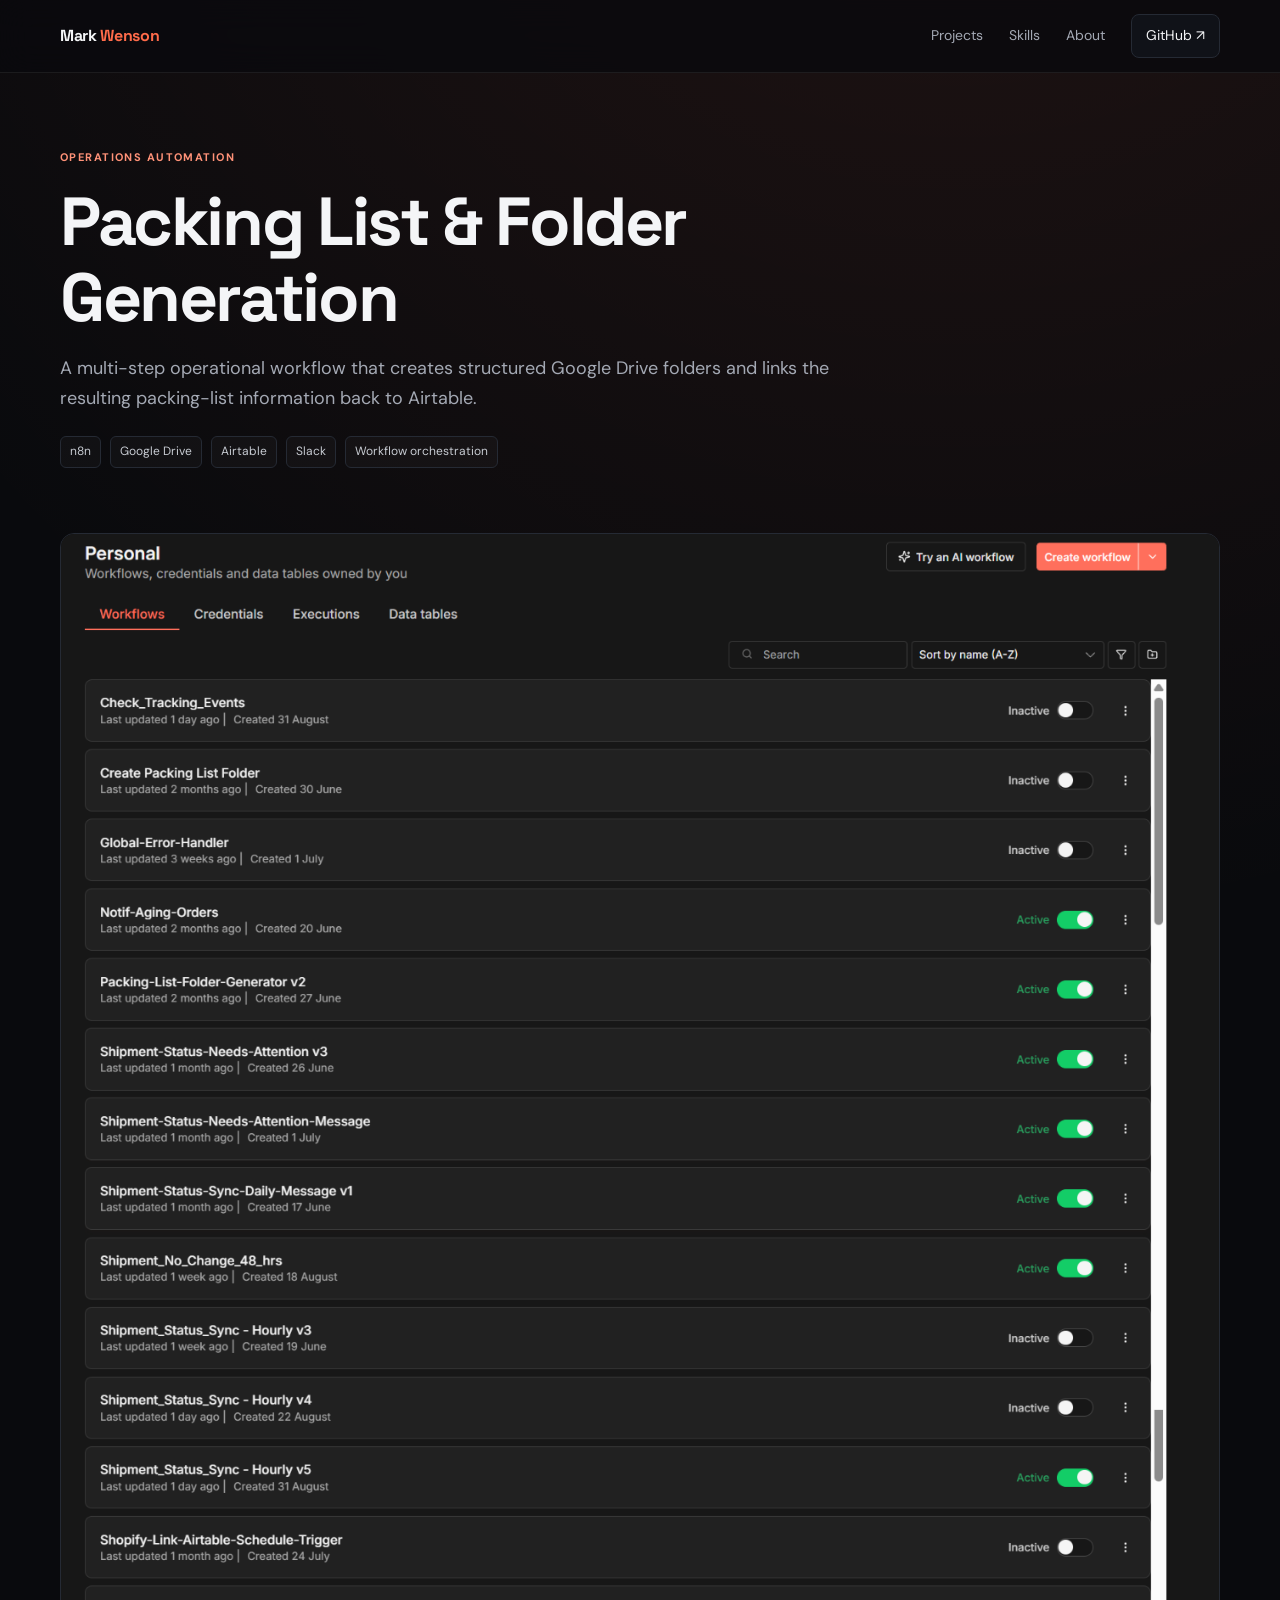
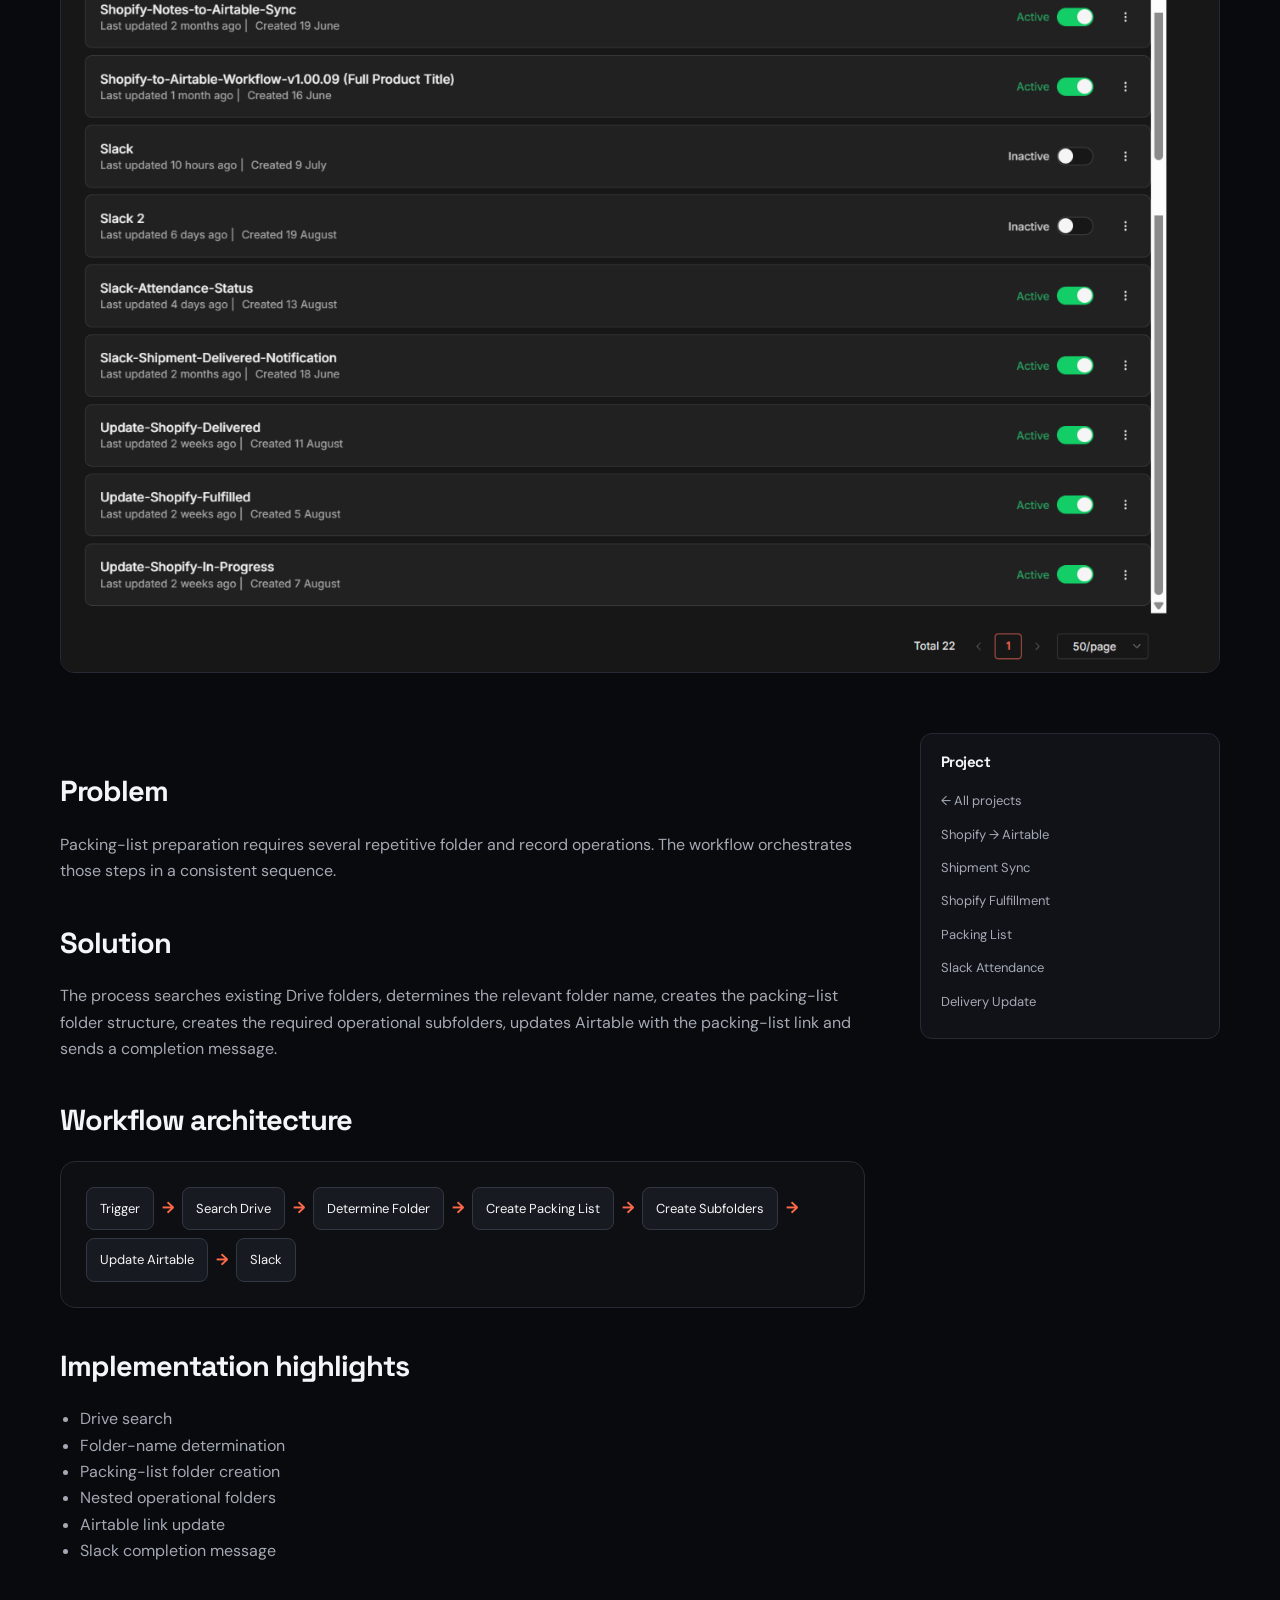
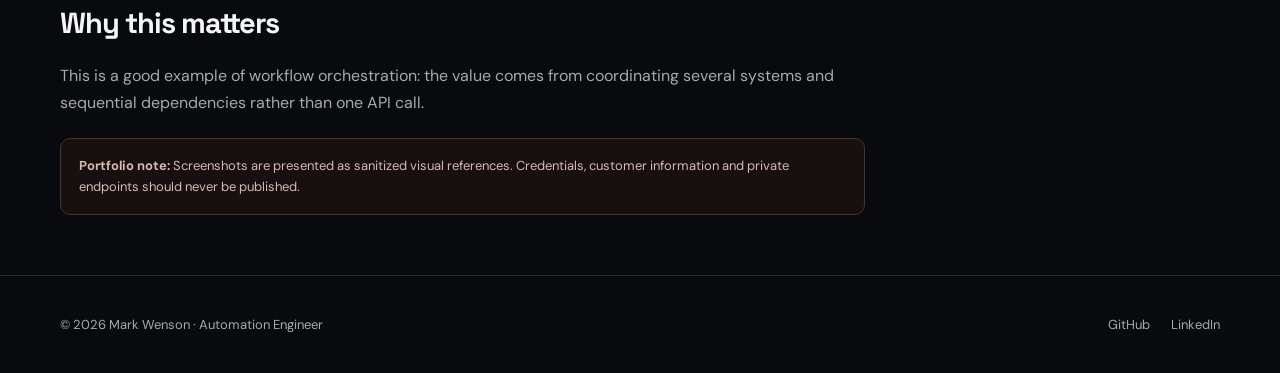
==== projects/packing-list.html @ f941bdb5 "Build automation engineer portfolio" ====
<!doctype html>
<html lang="en">
<head>
<meta charset="utf-8">
<meta name="viewport" content="width=device-width, initial-scale=1">
<meta name="description" content="Mark Wenson — Automation Engineer portfolio. n8n, APIs, JavaScript, Shopify, Airtable and business process automation.">
<title>Packing List & Folder Generation | Mark Wenson</title>
<link rel="stylesheet" href="../assets/styles.css">
</head>
<body>

<nav class="nav">
  <div class="container nav-inner">
    <a class="brand" href="../index.html">Mark <span>Wenson</span></a>
    <button class="menu" aria-label="Open navigation">☰</button>
    <div class="nav-links">
      <a href="../index.html#projects">Projects</a>
      <a href="../index.html#skills">Skills</a>
      <a href="../index.html#about">About</a>
      <a class="nav-cta" href="https://github.com/markwenson" target="_blank" rel="noopener">GitHub ↗</a>
    </div>
  </div>
</nav>


<main>
  <section class="project-hero">
    <div class="container">
      <div class="kicker">Operations automation</div>
      <h1>Packing List & Folder Generation</h1>
      <p>A multi-step operational workflow that creates structured Google Drive folders and links the resulting packing-list information back to Airtable.</p>
      <div class="meta"><span class="tag">n8n</span><span class="tag">Google Drive</span><span class="tag">Airtable</span><span class="tag">Slack</span><span class="tag">Workflow orchestration</span></div>
    </div>
  </section>

  <div class="container">
    <div class="project-image">
      <img src="../assets/images/workflow-library.png" alt="n8n workflow library including packing list automation">
    </div>

    <div class="content-grid">
      <article class="prose">
        <h2>Problem</h2>
        <p>Packing-list preparation requires several repetitive folder and record operations. The workflow orchestrates those steps in a consistent sequence.</p>

        <h2>Solution</h2>
        <p>The process searches existing Drive folders, determines the relevant folder name, creates the packing-list folder structure, creates the required operational subfolders, updates Airtable with the packing-list link and sends a completion message.</p>

        <h2>Workflow architecture</h2>
        <div class="architecture"><div class="flow"><div class="node">Trigger</div><div class="arrow">→</div><div class="node">Search Drive</div><div class="arrow">→</div><div class="node">Determine Folder</div><div class="arrow">→</div><div class="node">Create Packing List</div><div class="arrow">→</div><div class="node">Create Subfolders</div><div class="arrow">→</div><div class="node">Update Airtable</div><div class="arrow">→</div><div class="node">Slack</div></div></div>

        <h2>Implementation highlights</h2>
        <ul><li>Drive search</li><li>Folder-name determination</li><li>Packing-list folder creation</li><li>Nested operational folders</li><li>Airtable link update</li><li>Slack completion message</li></ul>

        <h2>Why this matters</h2>
        <p>This is a good example of workflow orchestration: the value comes from coordinating several systems and sequential dependencies rather than one API call.</p>

        <div class="notice">
          <strong>Portfolio note:</strong> Screenshots are presented as sanitized visual references.
          Credentials, customer information and private endpoints should never be published.
        </div>
      </article>

      <aside class="side">
        <h3>Project</h3>
        <a href="../index.html#projects">← All projects</a>
        <a href="shopify-airtable.html">Shopify → Airtable</a>
        <a href="shipment-sync.html">Shipment Sync</a>
        <a href="shopify-fulfillment.html">Shopify Fulfillment</a>
        <a href="packing-list.html">Packing List</a>
        <a href="slack-attendance.html">Slack Attendance</a>
        <a href="shipment-lifecycle.html">Delivery Update</a>
      </aside>
    </div>
  </div>
</main>


<footer class="footer">
  <div class="container footer-inner">
    <div>© <span data-year>2026</span> Mark Wenson · Automation Engineer</div>
    <div>
      <a href="https://github.com/markwenson" target="_blank" rel="noopener">GitHub</a>
      <a href="https://www.linkedin.com/in/mark-wenson-lauron-874984192/" target="_blank" rel="noopener">LinkedIn</a>
    </div>
  </div>
</footer>

<script src="../assets/script.js"></script>
</body>
</html>
---- assets/styles.css ----
@import url('https://fonts.googleapis.com/css2?family=DM+Sans:wght@400;500;600;700&family=Space+Grotesk:wght@500;600;700&display=swap');

:root {
  --bg: #090a0d;
  --panel: #101218;
  --panel-2: #151820;
  --text: #f4f5f7;
  --muted: #a4a9b4;
  --line: #252a34;
  --accent: #ff6b4a;
  --accent-2: #ff9278;
  --green: #36d98a;
  --max: 1160px;
}

* { box-sizing: border-box; }
html { scroll-behavior: smooth; }
body {
  margin: 0;
  background:
    radial-gradient(circle at 75% -10%, rgba(255,107,74,.10), transparent 32%),
    var(--bg);
  color: var(--text);
  font-family: "DM Sans", system-ui, sans-serif;
  line-height: 1.65;
}
a { color: inherit; }
img { max-width: 100%; display: block; }
.container { width: min(var(--max), calc(100% - 40px)); margin: auto; }
.nav {
  position: sticky; top: 0; z-index: 20;
  backdrop-filter: blur(16px);
  background: rgba(9,10,13,.78);
  border-bottom: 1px solid rgba(255,255,255,.07);
}
.nav-inner {
  min-height: 72px; display: flex; align-items: center; justify-content: space-between;
}
.brand { text-decoration: none; font-weight: 700; font-family: "Space Grotesk"; letter-spacing: -.02em; }
.brand span { color: var(--accent); }
.nav-links { display: flex; gap: 26px; align-items: center; }
.nav-links a { text-decoration: none; color: var(--muted); font-size: 14px; }
.nav-links a:hover { color: var(--text); }
.nav-cta {
  padding: 9px 14px; border: 1px solid var(--line); border-radius: 8px;
  color: var(--text) !important; background: var(--panel);
}
.menu { display:none; background:none; border:0; color:var(--text); font-size:22px; }

.hero { padding: 105px 0 90px; }
.eyebrow {
  display:inline-flex; gap:8px; align-items:center; padding:7px 11px;
  border:1px solid var(--line); border-radius:999px; color:var(--muted);
  background: rgba(255,255,255,.025); font-size:13px;
}
.dot { width:7px; height:7px; border-radius:50%; background:var(--green); box-shadow:0 0 14px rgba(54,217,138,.5); }
h1,h2,h3 { font-family:"Space Grotesk",sans-serif; letter-spacing:-.035em; line-height:1.12; margin-top:0; }
.hero h1 { font-size: clamp(48px, 7vw, 82px); max-width: 850px; margin: 24px 0 20px; }
.hero h1 em { color: var(--accent); font-style:normal; }
.hero p { color:var(--muted); max-width:720px; font-size:19px; }
.actions { display:flex; gap:12px; margin-top:30px; flex-wrap:wrap; }
.btn {
  display:inline-flex; align-items:center; justify-content:center; gap:8px;
  padding:12px 17px; border-radius:9px; text-decoration:none; font-weight:600; font-size:14px;
  border:1px solid var(--line); background:var(--panel);
}
.btn.primary { background:var(--accent); border-color:var(--accent); color:#160b07; }
.btn:hover { transform:translateY(-1px); }

.section { padding: 76px 0; }
.section-head { display:flex; justify-content:space-between; gap:30px; align-items:end; margin-bottom:30px; }
.section-head h2 { font-size:38px; margin-bottom:8px; }
.section-head p { color:var(--muted); max-width:650px; margin:0; }

.grid { display:grid; grid-template-columns:repeat(2,1fr); gap:18px; }
.card {
  background: linear-gradient(145deg, rgba(255,255,255,.045), rgba(255,255,255,.018));
  border:1px solid var(--line); border-radius:15px; overflow:hidden;
  transition:.2s ease; text-decoration:none;
}
.card:hover { border-color:#3a404d; transform:translateY(-3px); }
.card-img { aspect-ratio: 16/8.7; overflow:hidden; background:#07080a; border-bottom:1px solid var(--line); }
.card-img img { width:100%; height:100%; object-fit:cover; object-position:center; transition:.3s; }
.card:hover img { transform:scale(1.015); }
.card-body { padding:24px; }
.kicker { color:var(--accent-2); text-transform:uppercase; font-size:11px; font-weight:700; letter-spacing:.13em; }
.card h3 { font-size:23px; margin:9px 0 10px; }
.card p { color:var(--muted); margin:0 0 18px; }
.tags { display:flex; flex-wrap:wrap; gap:7px; }
.tag { padding:5px 9px; border:1px solid var(--line); border-radius:6px; color:#c7cbd2; font-size:12px; background:rgba(255,255,255,.025); }

.stats { display:grid; grid-template-columns:repeat(4,1fr); border:1px solid var(--line); border-radius:14px; overflow:hidden; }
.stat { padding:22px; background:rgba(255,255,255,.02); border-right:1px solid var(--line); }
.stat:last-child { border-right:0; }
.stat strong { display:block; font:700 30px "Space Grotesk"; }
.stat span { color:var(--muted); font-size:13px; }

.about-grid { display:grid; grid-template-columns:1.15fr .85fr; gap:50px; }
.about-grid p { color:var(--muted); }
.skills { display:flex; flex-wrap:wrap; gap:9px; margin-top:20px; }
.skill { padding:9px 12px; border:1px solid var(--line); border-radius:7px; background:var(--panel); font-size:13px; }

.architecture {
  border:1px solid var(--line); border-radius:15px; padding:25px;
  background: #0d0f13; overflow:auto;
}
.flow { display:flex; align-items:center; gap:8px; flex-wrap:wrap; }
.node {
  padding:10px 13px; border:1px solid #323744; border-radius:8px; background:#171a20;
  font-size:13px; white-space:nowrap;
}
.arrow { color:var(--accent); font-weight:700; }

.quote {
  border-left:3px solid var(--accent); padding:8px 0 8px 20px; color:#d6d8dd; margin:30px 0;
}

.project-hero { padding:75px 0 35px; }
.project-hero h1 { font-size:clamp(40px,6vw,68px); max-width:900px; margin:18px 0; }
.project-hero p { max-width:780px; color:var(--muted); font-size:18px; }
.meta { display:flex; flex-wrap:wrap; gap:9px; margin-top:22px; }
.project-image { margin:30px 0 60px; border:1px solid var(--line); border-radius:14px; overflow:hidden; background:#050607; }
.project-image img { width:100%; }
.content-grid { display:grid; grid-template-columns: 1fr 300px; gap:55px; }
.prose h2 { margin-top:42px; font-size:29px; }
.prose p,.prose li { color:var(--muted); }
.prose ul { padding-left:20px; }
.side { position:sticky; top:95px; align-self:start; border:1px solid var(--line); border-radius:12px; padding:20px; background:var(--panel); }
.side h3 { font-size:15px; margin-bottom:13px; }
.side a { display:block; color:var(--muted); text-decoration:none; padding:6px 0; font-size:13px; }
.side a:hover { color:var(--text); }

.footer { border-top:1px solid var(--line); padding:38px 0; margin-top:60px; color:var(--muted); font-size:13px; }
.footer-inner { display:flex; justify-content:space-between; gap:20px; flex-wrap:wrap; }
.footer a { color:var(--muted); text-decoration:none; margin-left:18px; }

.notice { border:1px solid #44342f; background:rgba(255,107,74,.06); padding:16px 18px; border-radius:10px; color:#d9b9af; font-size:13px; margin-top:22px; }

@media (max-width: 800px) {
  .nav-links { display:none; position:absolute; top:72px; left:0; right:0; background:#0b0c10; border-bottom:1px solid var(--line); padding:16px 20px; flex-direction:column; align-items:flex-start; }
  .nav-links.open { display:flex; }
  .menu { display:block; }
  .grid,.about-grid,.content-grid { grid-template-columns:1fr; }
  .stats { grid-template-columns:repeat(2,1fr); }
  .stat:nth-child(2) { border-right:0; }
  .stat:nth-child(-n+2) { border-bottom:1px solid var(--line); }
  .side { position:static; }
}
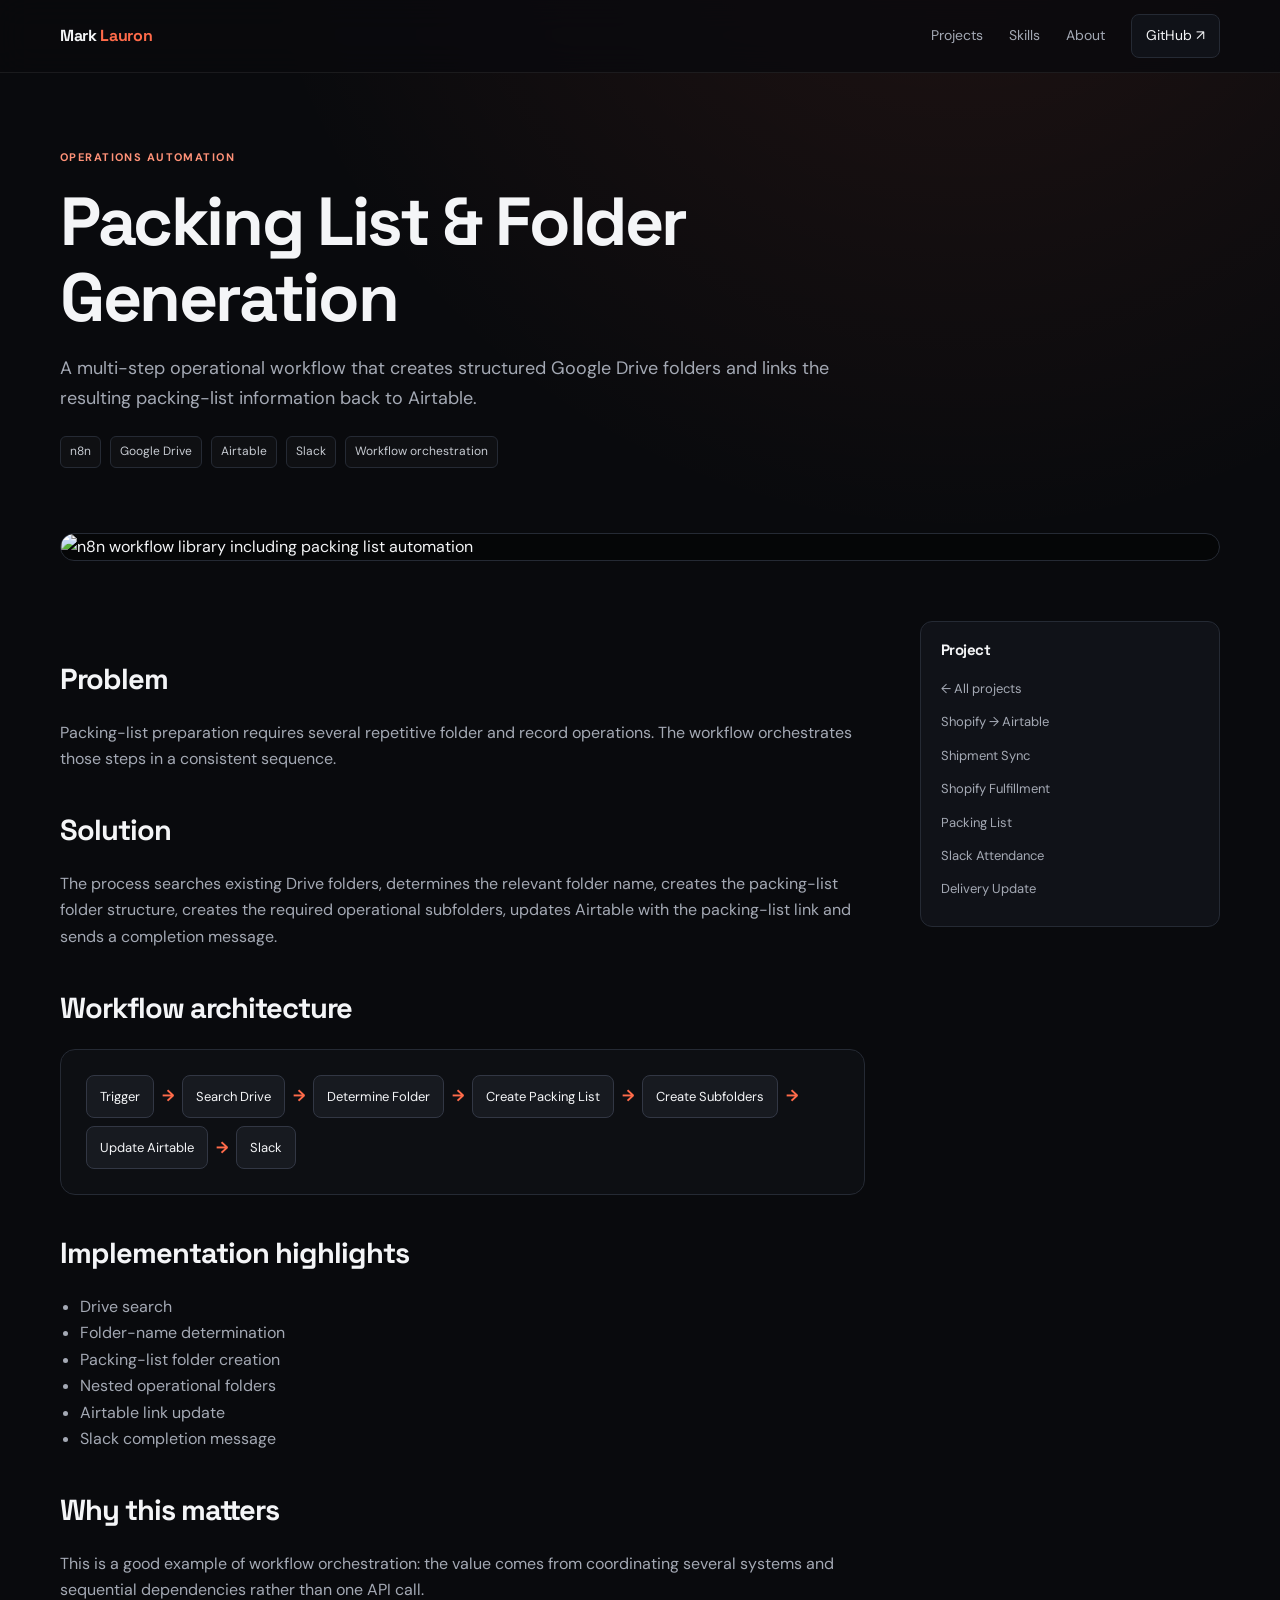
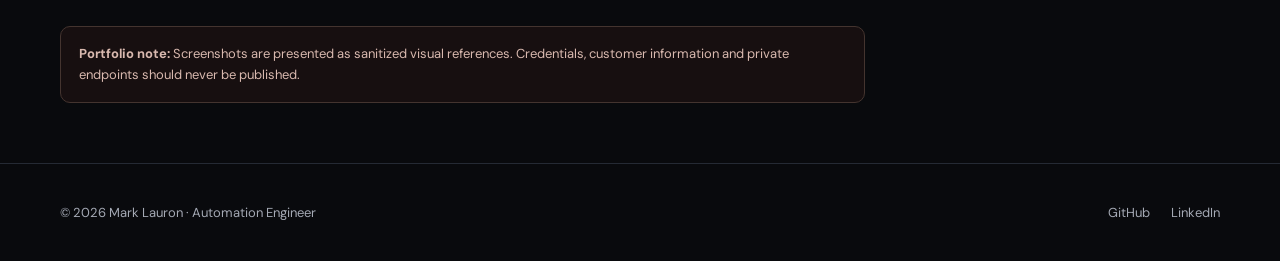
==== commit 923c38a1: "Update project page author name" ====
--- a/projects/packing-list.html
+++ b/projects/packing-list.html
@@ -3,15 +3,15 @@
 <head>
 <meta charset="utf-8">
 <meta name="viewport" content="width=device-width, initial-scale=1">
-<meta name="description" content="Mark Wenson — Automation Engineer portfolio. n8n, APIs, JavaScript, Shopify, Airtable and business process automation.">
-<title>Packing List & Folder Generation | Mark Wenson</title>
+<meta name="description" content="Mark Lauron — Automation Engineer portfolio. n8n, APIs, JavaScript, Shopify, Airtable and business process automation.">
+<title>Packing List & Folder Generation | Mark Lauron</title>
 <link rel="stylesheet" href="../assets/styles.css">
 </head>
 <body>
 
 <nav class="nav">
   <div class="container nav-inner">
-    <a class="brand" href="../index.html">Mark <span>Wenson</span></a>
+    <a class="brand" href="../index.html">Mark <span>Lauron</span></a>
     <button class="menu" aria-label="Open navigation">☰</button>
     <div class="nav-links">
       <a href="../index.html#projects">Projects</a>
@@ -78,7 +78,7 @@
 
 <footer class="footer">
   <div class="container footer-inner">
-    <div>© <span data-year>2026</span> Mark Wenson · Automation Engineer</div>
+    <div>© <span data-year>2026</span> Mark Lauron · Automation Engineer</div>
     <div>
       <a href="https://github.com/markwenson" target="_blank" rel="noopener">GitHub</a>
       <a href="https://www.linkedin.com/in/mark-wenson-lauron-874984192/" target="_blank" rel="noopener">LinkedIn</a>
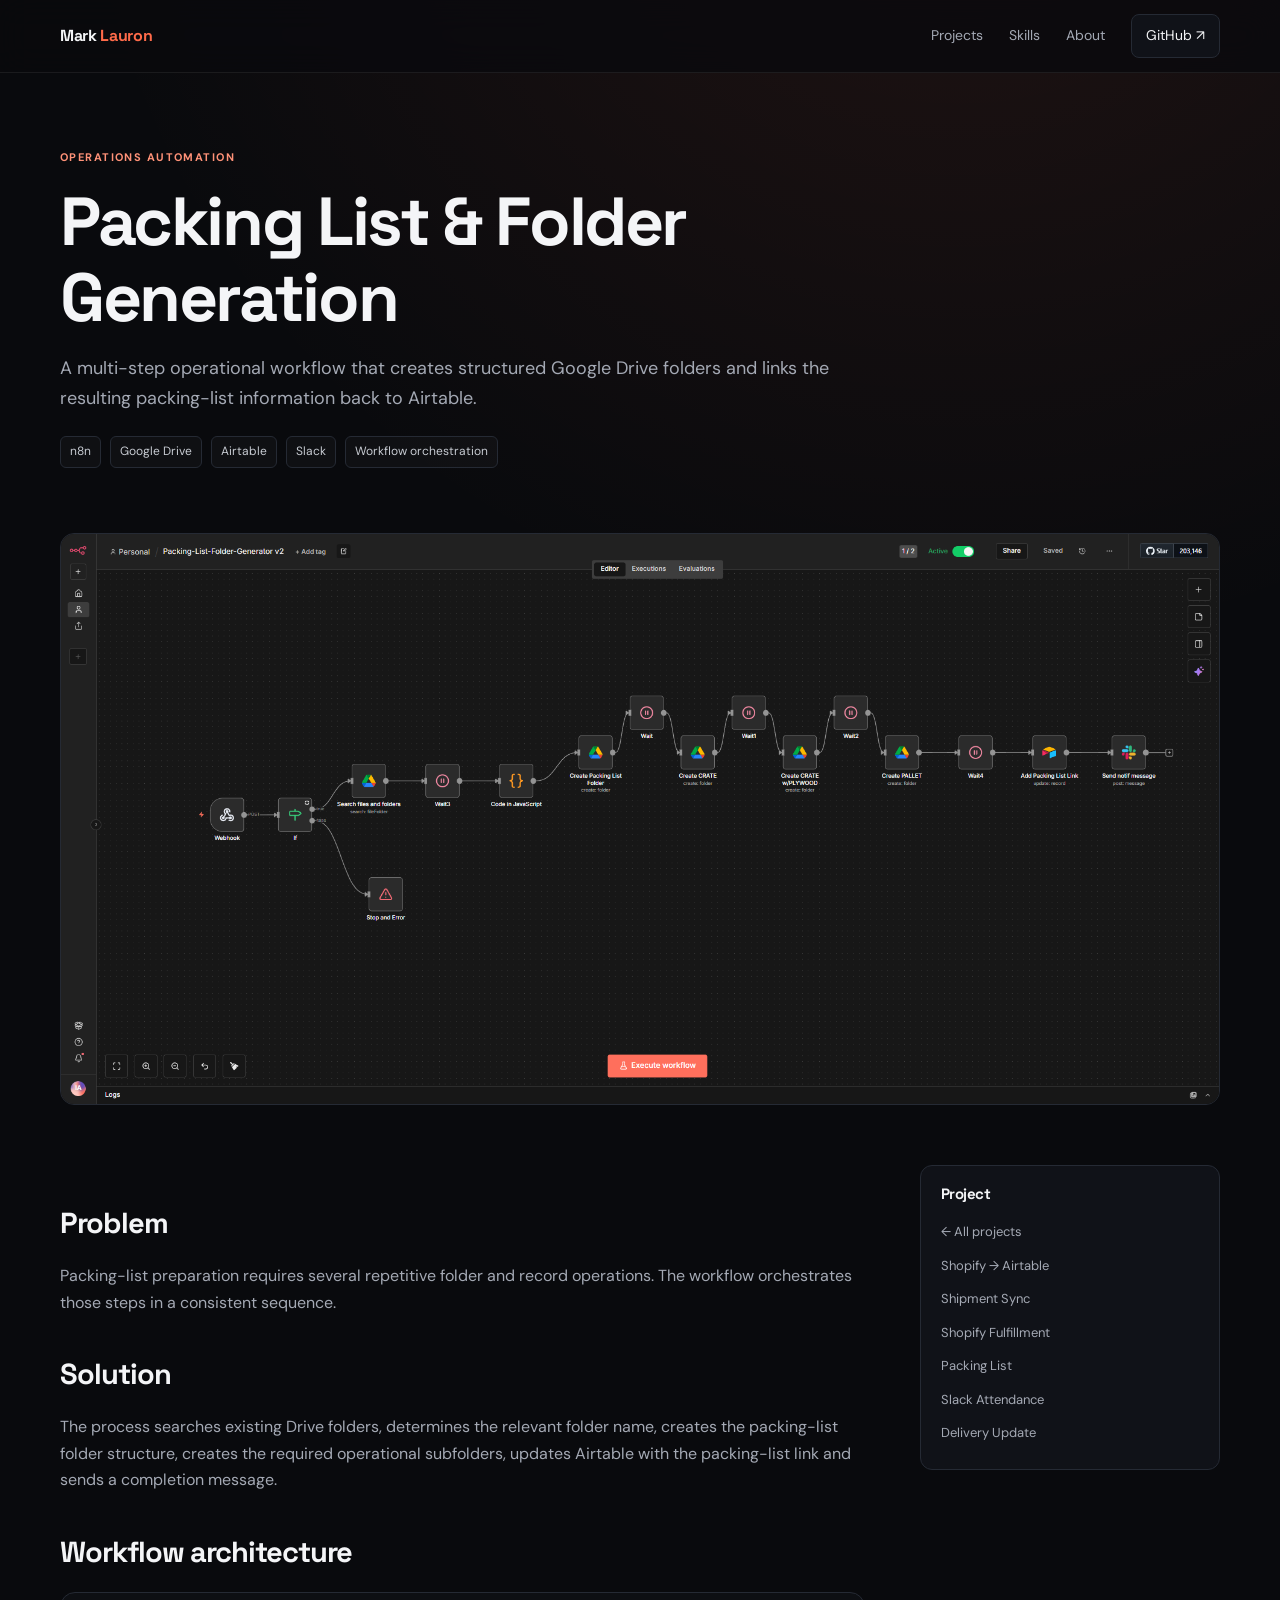
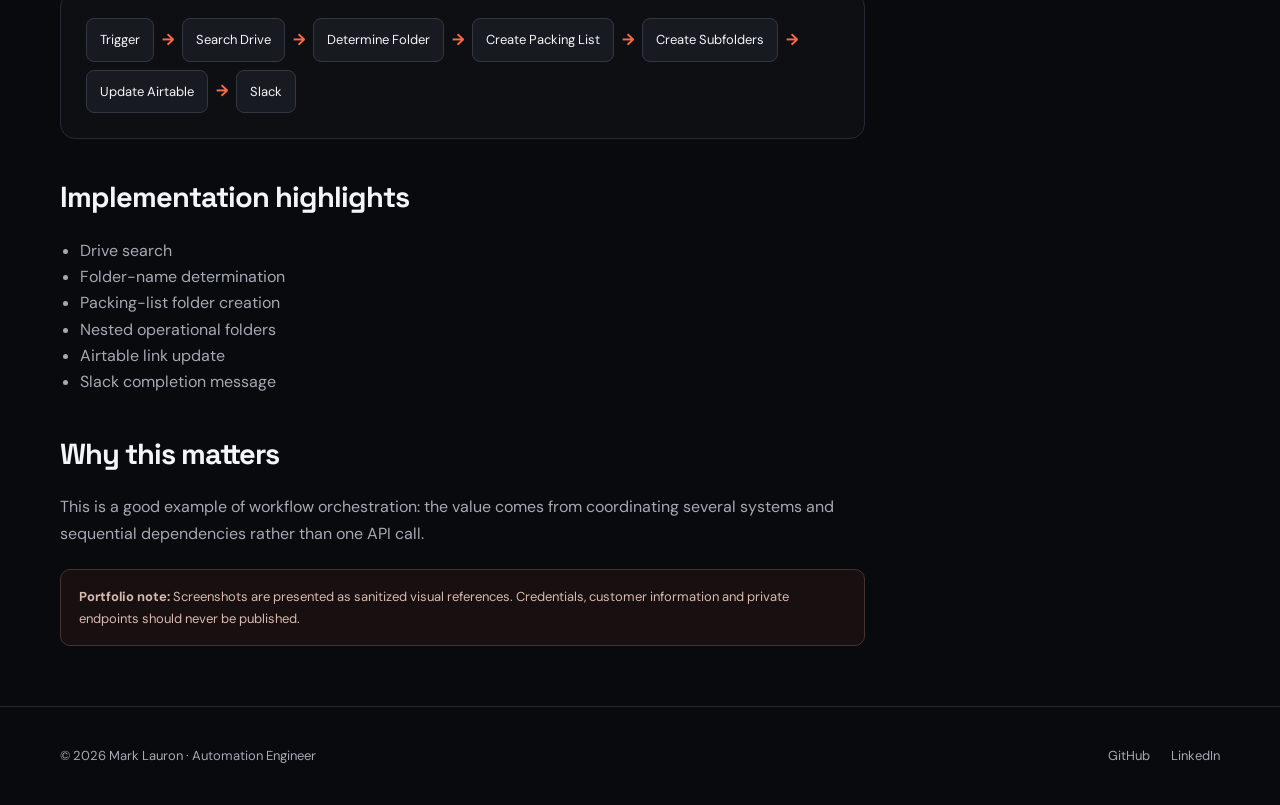
==== commit 088e4d89: "Update packing list project description" ====
--- a/projects/packing-list.html
+++ b/projects/packing-list.html
@@ -35,7 +35,7 @@
 
   <div class="container">
     <div class="project-image">
-      <img src="../assets/images/workflow-library.png" alt="n8n workflow library including packing list automation">
+      <img src="../assets/images/packing-list.png" alt="n8n workflow library including packing list automation">
     </div>
 
     <div class="content-grid">
